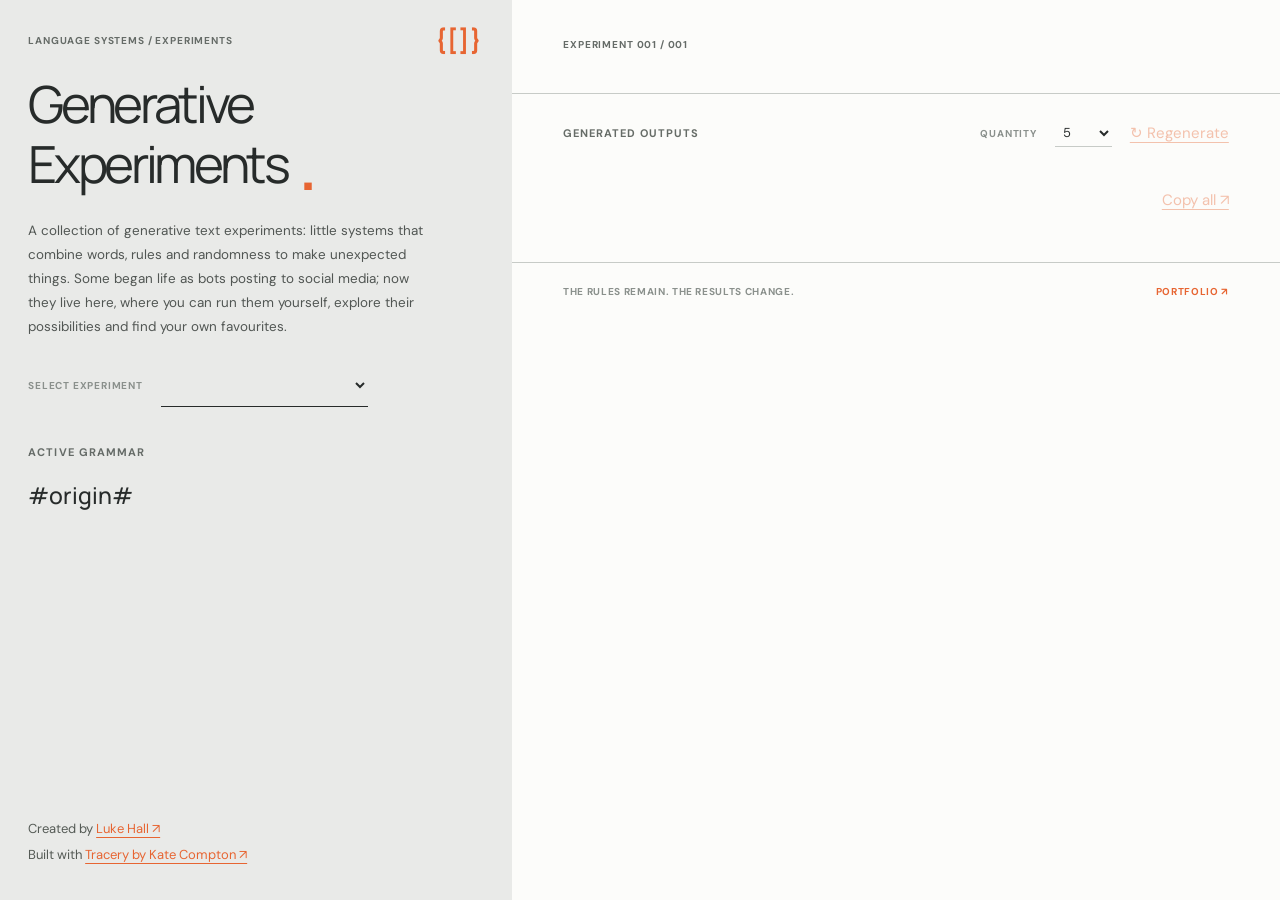
==== index.html @ d016eaab "Update index.html" ====
<!doctype html>
<html lang="en">
  <head>
    <meta charset="utf-8">
    <meta name="viewport" content="width=device-width, initial-scale=1">
    <meta name="theme-color" content="#e9eae8">
    <meta name="description" content="Generative Experiments: small language machines powered by Tracery.">
    <title>Generative Experiments — Luke Hall</title>
    <link rel="preconnect" href="https://fonts.googleapis.com">
    <link rel="preconnect" href="https://fonts.gstatic.com" crossorigin>
    <link href="https://fonts.googleapis.com/css2?family=DM+Sans:wght@400;500;600;700&family=Manrope:wght@400;500;600;700;800&display=swap" rel="stylesheet">
    <link rel="stylesheet" href="style.css">
    <!-- load interactivity -->
    <script defer src="core/utils.js"></script>
    <script defer src="experiments/cumberbot9000.js"></script>
    <script defer src="experiments/ghost-echoes.js"></script>
    <script defer src="experiments/good-design.js"></script>
    <script defer src="core/app.js"></script>
    <!-- load counter -->
    <script>
      window.goatcounter = {
        path: function () {
          const params = new URLSearchParams(window.location.search);
          const grammar = params.get('grammar');
          const base = '/repos/generative-experiments/';
          return grammar
            ? `${base}?grammar=${encodeURIComponent(grammar)}`
            : base;
        }
      };
    </script>
    <script>
      data-goatcounter="https://lukehall.goatcounter.com/count"
      async
      src="https://gc.zgo.at/count.js"
    </script>
  </head>
  <body>
    <main class="diptych">
      <aside class="context" aria-label="About Generative Experiments">
        <div class="context-top">
          <div class="microline">
            <span>LANGUAGE SYSTEMS / EXPERIMENTS</span>
            <span class="tracery-mark" id="tracery-mark" aria-hidden="true">{[]}</span>
          </div>
          <h1>Generative<br>Experiments
            <span class="orange title-dot">.</span>
          </h1>
          <p class="tagline">A collection of generative text experiments: little systems that combine words, rules and randomness to make unexpected things. Some began life as bots posting to social media; now they live here, where you can run them yourself, explore their possibilities and find your own favourites.</p>
          <div class="context-selector">
            <div class="selector-row">
              <label for="grammar-select">
                SELECT EXPERIMENT
              </label>
              <select id="grammar-select" aria-describedby="grammar-description">
              </select>
            </div>
          </div>
          <section class="grammar-system" aria-labelledby="system-title">
            <h2 id="system-title" class="micro">
              ACTIVE GRAMMAR
            </h2>
            <p id="system-origin" class="rule-name">
              #origin#
            </p>
            <p id="system-rule" class="rule-expansion"></p>
            <p class="system-note"></p>
          </section>
        </div>
        <div class="context-bottom">
          <p>Created by
            <a href="https://lukehall.co/" target="_blank" rel="noopener noreferrer">Luke Hall ↗</a>
          </p>
          <p>Built with
            <a href="https://github.com/galaxykate/tracery" target="_blank" rel="noopener noreferrer">Tracery by Kate Compton ↗</a>
          </p>
        </div>
      </aside>
      <div class="workspace">
        <div class="workspace-inner">
          <header class="experiment-head">
            <div class="section-content">
              <div class="microline">
                <span id="experiment-counter">
                  EXPERIMENT 001 / 001
                </span>
              </div>
              <h2 id="grammar-title"></h2>
              <p id="grammar-description" class="description"></p>
              <p id="experiment-method" class="method-description"></p>
              <p id="status" class="status" role="status" aria-live="polite"></p>
            </div>
          </header>
          <section class="output-section batch-section" aria-labelledby="collection-heading">
            <div class="section-content">
              <div class="section-head batch-head">
                <h3 id="collection-heading">
                  GENERATED OUTPUTS
                </h3>
                <div class="actions">
                  <label for="quantity">
                    QUANTITY
                  </label>
                  <select id="quantity">
                    <option selected>
                      5
                    </option>
                    <option>
                      10
                    </option>
                    <option>
                      20
                    </option>
                    <option>
                      50
                    </option>
                  </select>
                  <button id="generate-many" type="button" disabled>
                    ↻ Regenerate
                  </button>
                </div>
              </div>
              <div id="analysis-legend" class="analysis-legend" hidden>
              </div>
              <ol id="results-list" class="results-list">
              </ol>
              <div class="collection-footer">
                <button id="toggle-all" type="button" hidden aria-controls="results-list">
                  Expand all
                </button>
                <button id="copy-all" type="button" disabled>
                  Copy all ↗
                </button>
              </div>
            </div>
          </section>
          <footer class="workspace-footer section-content">
            <span>
              THE RULES REMAIN. THE RESULTS CHANGE.
            </span>
            <a href="https://lukehall.co/" target="_blank" rel="noopener noreferrer">
              PORTFOLIO ↗
            </a>
          </footer>
        </div>
      </div>
    </main>
  </body>
</html>
---- style.css ----
/* Generative Experiments — shared interface styles */

/* 1. Design tokens and base elements */
:root {
  color-scheme: light;
  --left: #e9eae8;
  --right: #fcfcfa;
  --ink: #272b2a;
  --muted: #656b67;
  --faint: #8a908c;
  --rule: #c7cbc7;
  --orange: #e76532;
  --green: #508d62;
  --grey: #898d89;
  --red: #c85c52;
  --bar-track: #e1e3df;
  --bar-fill: #9ca39d;
  font-family: 'DM Sans', Arial, sans-serif;
  font-synthesis: none;
}

* { box-sizing: border-box; }
html, body { margin: 0; min-height: 100%; background: var(--right); color: var(--ink); }
h1, h2, h3, p { margin-top: 0; }
button, select { font: inherit; }
button { cursor: pointer; }
button:disabled { opacity: .38; cursor: not-allowed; }
a { color: var(--orange); text-underline-offset: 4px; }
a:hover, button:hover:not(:disabled) { color: #b9471c; }
:focus-visible { outline: 3px solid var(--orange); outline-offset: 3px; }
[hidden] { display: none !important; }
.orange, .head-accent { color: var(--orange); }

/* 2. Two-panel page layout */
.diptych {
  display: grid;
  grid-template-columns: 40% minmax(0, 60%);
  height: 100dvh;
  min-height: 500px;
  overflow: hidden;
}
.context {
  display: flex;
  flex-direction: column;
  justify-content: flex-start;
  gap: clamp(30px, 6vh, 66px);
  min-width: 0;
  padding: clamp(18px, 2.2vw, 34px);
  overflow-y: auto;
  background: var(--left);
}
.workspace { min-width: 0; overflow-y: auto; background: var(--right); }
.workspace-inner { width: 100%; max-width: none; margin: 0 auto; padding: 0; }
.section-content {
  padding-right: clamp(22px, 4vw, 64px);
  padding-left: clamp(22px, 4vw, 64px);
}

/* 3. Left panel: branding, selector, grammar and footer */
.microline {
  display: flex;
  justify-content: space-between;
  align-items: center;
  gap: 15px;
  color: var(--muted);
  font-size: 10px;
  font-weight: 700;
  letter-spacing: .085em;
}
.orange-square { display: block; flex: none; width: 12px; height: 12px; background: var(--orange); }
.context h1 {
  margin: 22px 0 18px;
  padding-bottom: .13em;
  font: 400 clamp(36px, 4vw, 68px)/1.17 'Manrope', Arial, sans-serif;
  letter-spacing: -.065em;
  overflow-wrap: anywhere;
}
.tracery-mark {
  color: var(--orange);
  font: 800 24px/1 'Manrope', Arial, sans-serif;
  letter-spacing: .075em;
  white-space: nowrap;
}
.title-dot { display: inline-block; margin-left: .035em; font-size: 1.7em; line-height: 0; vertical-align: -.085em; }
.tagline {
  max-width: 410px;
  color: #515653;
  font: 400 clamp(13px, 1.05vw, 15px)/1.8 'DM Sans', sans-serif;
}
.aside-rule { height: 1px; margin: 34px 0; background: #b7bbb7; }
.micro { color: var(--muted); font-size: 11px; font-weight: 700; letter-spacing: .1em; }
.grammar-system { margin-top: 38px; }
.rule-name { margin: 20px 0 4px; font: 500 23px/1.4 'Manrope', sans-serif; }
.rule-expansion {
  color: #505752;
  font: 500 17px/1.55 'DM Sans', sans-serif;
  overflow-wrap: anywhere;
}
.system-note { max-width: 340px; color: var(--muted); font-size: 13px; line-height: 1.6; }
.context-bottom { margin-top: auto; padding-top: 32px; color: #555b56; font-size: 13px; }
.context-bottom .aside-rule { margin-bottom: 20px; }
.context-bottom p { margin: 0 0 9px; }

/* Experiment selector (in the left panel) */
.context-selector { margin: 24px 0 20px; }
.selector-row { display: flex; align-items: center; gap: 18px; margin: 0 0 29px; }
.context-selector .selector-row { max-width: 340px; margin: 0; }
.selector-row label, .actions label {
  color: var(--faint);
  font-size: 10px;
  font-weight: 700;
  letter-spacing: .08em;
  white-space: nowrap;
}
.selector-row select {
  flex: 1;
  min-width: 0;
  max-width: 460px;
  padding: 11px 27px 11px 2px;
  border: 0;
  border-bottom: 1px solid var(--ink);
  border-radius: 0;
  background: transparent;
  color: var(--ink);
  font-size: 14px;
  font-weight: 700;
}

/* 4. Right panel: experiment introduction */
.experiment-head { padding: 0; border-bottom: 1px solid var(--rule); }
.experiment-head > .section-content {
  padding-top: clamp(22px, 3vw, 48px);
  padding-bottom: 28px;
}
.experiment-head .microline { margin-bottom: 14px; }
.experiment-head h2 {
  margin: 0 0 14px;
  font: 600 clamp(20px, 2vw, 28px)/1.14 'Manrope', sans-serif;
  letter-spacing: -.04em;
}
.description, .method-description {
  width: 100%;
  max-width: none;
  color: var(--muted);
  font-size: 15px;
  font-weight: 400;
  line-height: 1.7;
}
.experiment-head .description { margin-bottom: 12px; }
.method-description { margin-bottom: 0; }
.status { color: #9b4025; font-size: 13px; line-height: 1.5; }
.status:empty { display: none; }

/* 5. Output controls, score chips and legend */
.output-section { padding: 19px 0 36px; border-top: 1px solid var(--rule); }
.batch-section { padding: 0; border: 0; }
.batch-section > .section-content { padding-top: 24px; padding-bottom: 30px; }
.section-head { display: flex; justify-content: space-between; align-items: center; gap: 16px; }
.section-head h3 { margin: 0; color: #666c67; font-size: 11px; font-weight: 700; letter-spacing: .09em; }
.actions { display: flex; align-items: center; flex-wrap: wrap; gap: 18px; }
.actions button, .collection-footer button {
  padding: 5px 0;
  border: 0;
  background: transparent;
  color: var(--orange);
  font-size: 15px;
  font-weight: 400;
  text-decoration: underline;
  text-underline-offset: 4px;
  white-space: nowrap;
}
.actions select {
  padding: 4px 16px 4px 4px;
  border: 0;
  border-bottom: 1px solid var(--rule);
  background: transparent;
  color: var(--ink);
  font-size: 13px;
}
.single-result {
  margin: 52px 0 25px;
  font: 700 clamp(27px, 3.1vw, 47px)/1.4 'Manrope', sans-serif;
  letter-spacing: -.055em;
  white-space: pre-wrap;
  overflow-wrap: anywhere;
}
.single-analysis { display: flex; align-items: center; gap: 14px; margin: 0 0 5px; }
.score-description { color: var(--muted); font-size: 12px; }
.score-chip {
  display: grid;
  flex: none;
  place-items: center;
  width: 66px;
  height: 38px;
  border: 1px solid var(--score);
  background: repeating-linear-gradient(45deg, transparent 0 4px,
    color-mix(in srgb, var(--score) 28%, transparent) 4px 6px), var(--chip-bg);
}
.score-chip span {
  display: block;
  padding: 2px 5px;
  background: var(--chip-bg);
  color: var(--score);
  font: 800 13px/1.3 'Manrope', sans-serif;
}
.score-chip.small { width: 54px; height: 31px; }
.score-chip.small span { font-size: 11px; }
.score-close { --score: var(--green); --chip-bg: #e5eee7; }
.score-mid { --score: var(--grey); --chip-bg: #ebedeb; }
.score-far { --score: var(--red); --chip-bg: #f5e7e5; }
.analysis-legend {
  display: flex;
  flex-wrap: wrap;
  gap: 9px 18px;
  margin: 27px 0 8px;
  color: var(--muted);
  font-size: 11px;
}
.legend-item { display: inline-flex; align-items: center; gap: 7px; }
.legend-swatch {
  width: 15px;
  height: 12px;
  border: 1px solid var(--score);
  background: repeating-linear-gradient(45deg, var(--chip-bg) 0 4px, var(--score) 4px 5px);
}

/* 6. Generated result rows and shared disclosures */
.results-list { margin: 20px 0 0; padding: 0; list-style: none; counter-reset: item; }
.results-list > li {
  position: relative;
  display: grid;
  grid-template-columns: 28px minmax(0, 1fr) auto;
  align-items: center;
  gap: 0 12px;
  padding: 15px 0;
  border-bottom: 1px solid var(--bar-track);
  counter-increment: item;
}
.results-list > li::before {
  content: counter(item, decimal-leading-zero);
  font-size: 11px;
  color: #929993;
}
.results-list > li > .result-name-wrap {
  grid-column: 2;
  grid-row: 1;
  min-width: 0;
}
.result-text {
  font: 600 clamp(15px, 1.3vw, 19px)/1.6 'Manrope', sans-serif;
  letter-spacing: -.02em;
  white-space: pre-wrap;
  overflow-wrap: anywhere;
}
.result-name-wrap .result-text {
  display: block;
  width: 100%;
  margin: 0;
  padding: 0;
  border: 0;
  background: transparent;
  color: var(--ink);
  text-align: left;
  cursor: pointer;
}
.result-name-wrap .result-text:hover,
.result-name-wrap .result-text:focus-visible { color: var(--ink); }
.result-name-wrap .result-text.plain-output { color: var(--ink); opacity: 1; cursor: pointer; }
.results-list > li > .score-group { grid-column: 3; grid-row: 1; align-self: center; }
.score-group { display: flex; justify-content: flex-end; align-items: center; gap: 7px; min-width: 0; }
.percentile-flag {
  display: inline-flex;
  justify-content: center;
  align-items: center;
  height: 31px;
  padding: 0 8px;
  border: 1px solid var(--rule);
  background: transparent;
  color: var(--ink);
  font: 600 10px/1.2 'DM Sans', sans-serif;
  letter-spacing: .025em;
  white-space: nowrap;
}
.exact-match-flag {
  display: inline-flex;
  justify-content: center;
  align-items: center;
  min-height: 31px;
  padding: 6px 10px;
  border: 1px dashed var(--orange);
  border-radius: 0;
  background: #fff1e8;
  color: #a9471c;
  font: 700 11px/1.2 'DM Sans', sans-serif;
  white-space: nowrap;
}
.result-ending {
  white-space: nowrap;
}
.result-text .score-expand {
  display: inline-block;
  margin-left: 7px;
  color: var(--orange);
  font: 400 17px/1 'Manrope', sans-serif;
  vertical-align: baseline;
}
.results-list > li > .score-breakdown {
  grid-column: 2 / -1;
  grid-row: 2;
  min-width: 0;
  margin: 0;
  padding: 15px 0 4px;
  border: 0;
  background: transparent;
  color: var(--muted);
  font-size: 11px;
  line-height: 1.5;
}
.score-breakdown p { margin: 0 0 7px; }
.collection-footer { display: flex; justify-content: flex-end; align-items: center; gap: 22px; padding: 17px 0; }
.workspace-footer {
  display: flex;
  justify-content: space-between;
  gap: 15px;
  margin-top: 0;
  padding-top: 22px;
  padding-bottom: 32px;
  border-top: 1px solid var(--rule);
  color: var(--faint);
  font-size: 10px;
  font-weight: 700;
  letter-spacing: .065em;
}
.workspace-footer a { text-decoration: none; }

/* 404 page */
.error-content {
  display: flex;
  min-height: 100dvh;
  flex-direction: column;
  justify-content: center;
  align-items: flex-start;
  padding-top: 48px;
  padding-bottom: 48px;
}

.error-content h2 {
  margin: 12px 0 22px;
  font: 600 clamp(80px, 12vw, 160px)/1 'Manrope', sans-serif;
  letter-spacing: -.08em;
}

#error-title .orange {
  display: inline-block;
  margin-left: 0.18em;
  font-size: 0.8em;
  line-height: 0;
  vertical-align: -0.115em;
}

.error-description {
  max-width: 400px;
  color: var(--muted);
  font-size: 15px;
  line-height: 1.7;
}

.error-content a {
  display: inline-block;
  margin-top: 16px;
}

@media (max-width: 800px) {
  .error-content {
    min-height: 45vh;
  }
}

/* 7. Cumberbot9000 — Jaro–Winkler calculation disclosure */
.breakdown-grid {
  display: grid;
  grid-template-columns: repeat(2, minmax(0, 1fr));
  gap: 22px;
  margin: 0 0 12px;
}
.breakdown-word { min-width: 0; }
.breakdown-word h4 {
  margin: 0 0 9px;
  color: var(--ink);
  font: 600 12px/1.4 'Manrope', sans-serif;
  letter-spacing: 0;
  overflow-wrap: anywhere;
}
.breakdown-word strong { color: var(--ink); }
.breakdown-comparison {
  margin-bottom: 4px;
  color: var(--ink);
  font: 600 13px/1.5 'Manrope', sans-serif;
  overflow-wrap: anywhere;
}
.breakdown-word-score { color: var(--ink); font: 600 15px/1.4 'Manrope', sans-serif; }
.breakdown-formula { min-width: 0; overflow-wrap: anywhere; font-weight: 400; }
.breakdown-number { color: var(--muted); font-variant-numeric: tabular-nums; }
.breakdown-steps { display: flex; flex-direction: column; gap: 6px; margin: 0; padding: 0; list-style: none; counter-reset: none; }
.breakdown-steps .breakdown-step {
  display: grid;
  grid-template-columns: minmax(30px, 22%) minmax(0, 1fr);
  align-items: center;
  gap: 9px;
  min-width: 0;
  margin: 0;
  padding: 0;
  border: 0;
  font-size: 11px;
  line-height: 1.5;
  counter-increment: none;
}
.breakdown-step::before { content: none !important; display: none !important; }
.breakdown-step .mini-track {
  display: block;
  width: 100%;
  height: 5px;
  background: var(--bar-track);
}
.breakdown-step .mini-fill { display: block; height: 100%; background: var(--bar-fill); }
.breakdown-step .breakdown-formula {
  min-width: 0;
  color: var(--muted);
  font-weight: 400;
  overflow-wrap: normal;
  word-break: normal;
}
.breakdown-column-result { display: block; margin: 10px 0 0; padding: 0; color: var(--ink); font-size: 11px; }
.breakdown-column-result .comparison-track { display: block; width: 100%; height: 6px; background: var(--bar-track); }
.breakdown-column-result .comparison-fill { display: block; height: 100%; background: var(--bar-fill); }
.breakdown-column-result strong { font-variant-numeric: tabular-nums; }
.breakdown-total { margin: 0 0 8px; padding: 9px 0 0; border: 0; color: var(--ink); font-weight: 700; }
.breakdown-score-bars { display: grid; gap: 5px; max-width: 260px; margin: 0 0 9px; }
.comparison-bar { display: grid; grid-template-columns: 31px 1fr 43px; align-items: center; gap: 7px; font-size: 10px; }
.comparison-track { display: block; height: 5px; background: var(--bar-track); }
.comparison-fill { display: block; height: 100%; background: var(--orange); }
.breakdown-mini { display: flex; gap: 5px; max-width: 140px; margin: 10px 0 0; }
.mini-track { display: block; flex: 1; height: 5px; background: var(--bar-track); }
.mini-fill { display: block; height: 100%; background: var(--orange); }
.breakdown-note { margin: 0 !important; color: var(--muted); font-size: 10px; }

/* 8. Ghost Echoes — edition provenance and word-rarity disclosure */
.ghost-breakdown p { margin: 0 0 5px; font-size: 12px; line-height: 1.5; }
.ghost-breakdown .ghost-heading {
  margin: 0 0 8px;
  color: var(--ink);
  font: 700 12px/1.5 'DM Sans', sans-serif;
}
.ghost-breakdown .ghost-stat-row {
  display: grid;
  grid-template-columns: minmax(28px, 11%) minmax(0, 1fr);
  align-items: center;
  gap: 9px;
  min-width: 0;
  margin: 0 0 6px;
}
.ghost-breakdown .ghost-mini-track { display: block; width: 100%; height: 5px; background: var(--bar-track); }
.ghost-breakdown .ghost-mini-fill { display: block; height: 100%; background: var(--bar-fill); }
.ghost-breakdown .ghost-edition-blocks {
  display: grid;
  grid-template-columns: repeat(4, minmax(0, 1fr));
  gap: 5px;
  width: 100%;
  height: 5px;
}
.ghost-breakdown .ghost-edition-block { min-width: 0; height: 5px; background: var(--bar-track); }
.ghost-breakdown .ghost-edition-block.is-present { background: var(--bar-fill); }
.ghost-breakdown .ghost-stat-label { color: var(--muted); font-size: 11px; line-height: 1.5; overflow-wrap: anywhere; }
.ghost-breakdown .ghost-subhead { margin: 10px 0 5px; color: var(--muted); font-size: 11px; line-height: 1.5; }
.ghost-breakdown .ghost-mean { margin: 5px 0 0; color: var(--muted); font-size: 11px; line-height: 1.5; }

/* 9. Responsive adjustments */
@media (max-width: 800px) {
  .diptych { display: block; height: auto; min-height: 100vh; overflow: visible; }
  .context { min-height: 0; padding: 24px; gap: 24px; overflow: visible; }
  .context h1 { margin: 20px 0 14px; font-size: clamp(36px, 7vw, 58px); }
  .tagline { font-size: 14px; }
  .aside-rule { margin: 20px 0; }
  .grammar-system { margin-top: 25px; }
  .context-bottom { padding-top: 12px; }
  .context-bottom .aside-rule { margin: 0 0 14px; }
  .workspace { overflow: visible; }
  .experiment-head > .section-content { padding-top: 30px; padding-bottom: 26px; }
  .section-content { padding-right: 24px; padding-left: 24px; }
  .selector-row { margin: 0 0 25px; }
  .single-result { margin: 32px 0 22px; }
}

@media (max-width: 650px) {
  .breakdown-grid { grid-template-columns: 1fr; gap: 17px; }
  .breakdown-steps .breakdown-step { grid-template-columns: minmax(28px, 20%) minmax(0, 1fr); }
}

@media (max-width: 480px) {
  .section-head { flex-direction: column; align-items: flex-start; gap: 10px; }
  .selector-row { flex-direction: column; align-items: flex-start; gap: 8px; }
  .selector-row select { width: 100%; max-width: none; }
  .results-list > li { grid-template-columns: 22px minmax(0, 1fr) auto; column-gap: 8px; }
  .score-chip.small { width: 47px; }
  .score-group { flex-wrap: wrap; justify-content: flex-end; gap: 4px; }
  .percentile-flag { padding: 0 5px; font-size: 9px; }
  .exact-match-flag { padding: 5px 7px; font-size: 9px; }
  .workspace-footer { flex-direction: column; }
  .head-accent { display: none; }
}

@media (prefers-reduced-motion: no-preference) {
  button, a { transition: color .15s ease; }
}
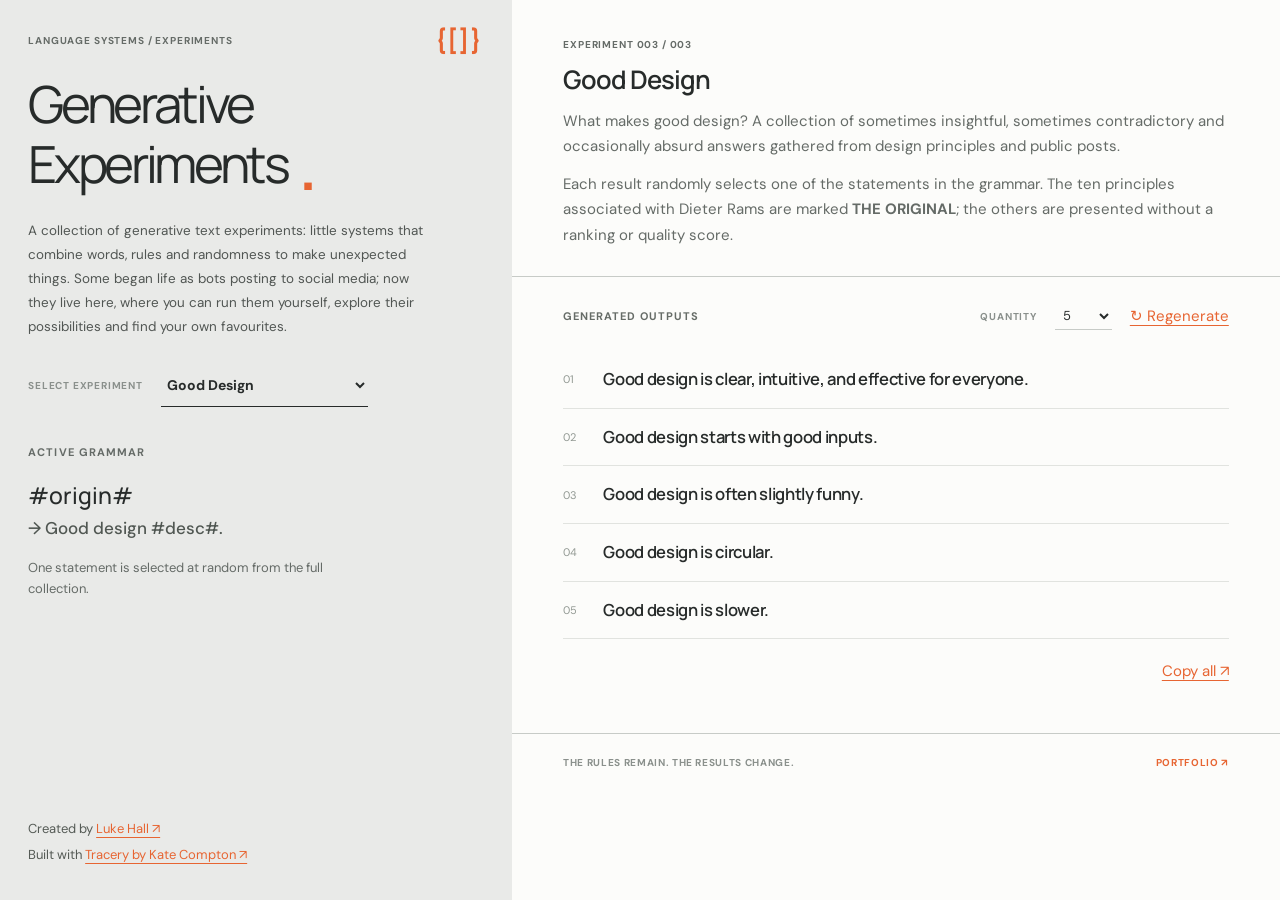
==== commit c58e6c04: "counter edits" ====
--- a/index.html
+++ b/index.html
@@ -29,10 +29,10 @@
         }
       };
     </script>
-    <script>
+    <script
       data-goatcounter="https://lukehall.goatcounter.com/count"
       async
-      src="https://gc.zgo.at/count.js"
+      src="https://gc.zgo.at/count.js">
     </script>
   </head>
   <body>
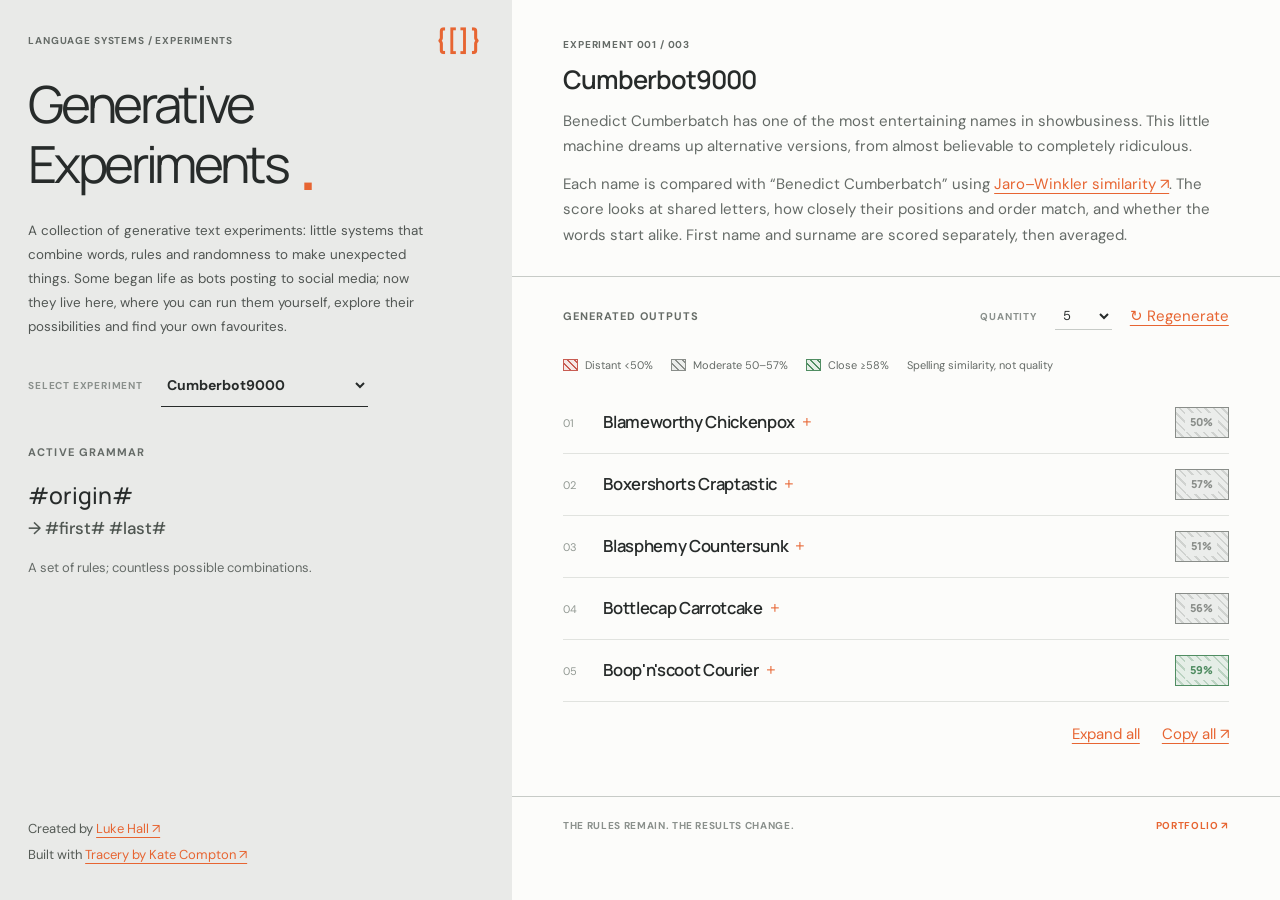
==== commit 9ab08c66: "Prettifying and counter parameter updates" ====
--- a/index.html
+++ b/index.html
@@ -1,15 +1,21 @@
 <!doctype html>
 <html lang="en">
   <head>
-    <meta charset="utf-8">
-    <meta name="viewport" content="width=device-width, initial-scale=1">
-    <meta name="theme-color" content="#e9eae8">
-    <meta name="description" content="Generative Experiments: small language machines powered by Tracery.">
+    <meta charset="utf-8" />
+    <meta name="viewport" content="width=device-width, initial-scale=1" />
+    <meta name="theme-color" content="#e9eae8" />
+    <meta
+      name="description"
+      content="Generative Experiments: small language machines powered by Tracery."
+    />
     <title>Generative Experiments — Luke Hall</title>
-    <link rel="preconnect" href="https://fonts.googleapis.com">
-    <link rel="preconnect" href="https://fonts.gstatic.com" crossorigin>
-    <link href="https://fonts.googleapis.com/css2?family=DM+Sans:wght@400;500;600;700&family=Manrope:wght@400;500;600;700;800&display=swap" rel="stylesheet">
-    <link rel="stylesheet" href="style.css">
+    <link rel="preconnect" href="https://fonts.googleapis.com" />
+    <link rel="preconnect" href="https://fonts.gstatic.com" crossorigin />
+    <link
+      href="https://fonts.googleapis.com/css2?family=DM+Sans:wght@400;500;600;700&family=Manrope:wght@400;500;600;700;800&display=swap"
+      rel="stylesheet"
+    />
+    <link rel="stylesheet" href="style.css" />
     <!-- load interactivity -->
     <script defer src="core/utils.js"></script>
     <script defer src="experiments/cumberbot9000.js"></script>
@@ -21,19 +27,17 @@
       window.goatcounter = {
         path: function () {
           const params = new URLSearchParams(window.location.search);
-          const grammar = params.get('grammar');
-          const base = '/repos/generative-experiments/';
-          return grammar
-            ? `${base}?grammar=${encodeURIComponent(grammar)}`
-            : base;
-        }
+          const grammar = params.get("grammar");
+          const base = "/repos/generative-experiments/";
+          return grammar ? `${base}?grammar=${encodeURIComponent(grammar)}` : base;
+        },
       };
     </script>
     <script
       data-goatcounter="https://lukehall.goatcounter.com/count"
       async
-      src="https://gc.zgo.at/count.js">
-    </script>
+      src="https://gc.zgo.at/count.js"
+    ></script>
   </head>
   <body>
     <main class="diptych">
@@ -43,36 +47,42 @@
             <span>LANGUAGE SYSTEMS / EXPERIMENTS</span>
             <span class="tracery-mark" id="tracery-mark" aria-hidden="true">{[]}</span>
           </div>
-          <h1>Generative<br>Experiments
+          <h1>
+            Generative<br />Experiments
             <span class="orange title-dot">.</span>
           </h1>
-          <p class="tagline">A collection of generative text experiments: little systems that combine words, rules and randomness to make unexpected things. Some began life as bots posting to social media; now they live here, where you can run them yourself, explore their possibilities and find your own favourites.</p>
+          <p class="tagline">
+            A collection of generative text experiments: little systems that combine words, rules
+            and randomness to make unexpected things. Some began life as bots posting to social
+            media; now they live here, where you can run them yourself, explore their possibilities
+            and find your own favourites.
+          </p>
           <div class="context-selector">
             <div class="selector-row">
-              <label for="grammar-select">
-                SELECT EXPERIMENT
-              </label>
-              <select id="grammar-select" aria-describedby="grammar-description">
-              </select>
+              <label for="grammar-select"> SELECT EXPERIMENT </label>
+              <select id="grammar-select" aria-describedby="grammar-description"></select>
             </div>
           </div>
           <section class="grammar-system" aria-labelledby="system-title">
-            <h2 id="system-title" class="micro">
-              ACTIVE GRAMMAR
-            </h2>
-            <p id="system-origin" class="rule-name">
-              #origin#
-            </p>
+            <h2 id="system-title" class="micro">ACTIVE GRAMMAR</h2>
+            <p id="system-origin" class="rule-name">#origin#</p>
             <p id="system-rule" class="rule-expansion"></p>
             <p class="system-note"></p>
           </section>
         </div>
         <div class="context-bottom">
-          <p>Created by
+          <p>
+            Created by
             <a href="https://lukehall.co/" target="_blank" rel="noopener noreferrer">Luke Hall ↗</a>
           </p>
-          <p>Built with
-            <a href="https://github.com/galaxykate/tracery" target="_blank" rel="noopener noreferrer">Tracery by Kate Compton ↗</a>
+          <p>
+            Built with
+            <a
+              href="https://github.com/galaxykate/tracery"
+              target="_blank"
+              rel="noopener noreferrer"
+              >Tracery by Kate Compton ↗</a
+            >
           </p>
         </div>
       </aside>
@@ -81,9 +91,7 @@
           <header class="experiment-head">
             <div class="section-content">
               <div class="microline">
-                <span id="experiment-counter">
-                  EXPERIMENT 001 / 001
-                </span>
+                <span id="experiment-counter"> EXPERIMENT 001 / 001 </span>
               </div>
               <h2 id="grammar-title"></h2>
               <p id="grammar-description" class="description"></p>
@@ -94,50 +102,30 @@
           <section class="output-section batch-section" aria-labelledby="collection-heading">
             <div class="section-content">
               <div class="section-head batch-head">
-                <h3 id="collection-heading">
-                  GENERATED OUTPUTS
-                </h3>
+                <h3 id="collection-heading">GENERATED OUTPUTS</h3>
                 <div class="actions">
-                  <label for="quantity">
-                    QUANTITY
-                  </label>
+                  <label for="quantity"> QUANTITY </label>
                   <select id="quantity">
-                    <option selected>
-                      5
-                    </option>
-                    <option>
-                      10
-                    </option>
-                    <option>
-                      20
-                    </option>
-                    <option>
-                      50
-                    </option>
+                    <option selected>5</option>
+                    <option>10</option>
+                    <option>20</option>
+                    <option>50</option>
                   </select>
-                  <button id="generate-many" type="button" disabled>
-                    ↻ Regenerate
-                  </button>
+                  <button id="generate-many" type="button" disabled>↻ Regenerate</button>
                 </div>
               </div>
-              <div id="analysis-legend" class="analysis-legend" hidden>
-              </div>
-              <ol id="results-list" class="results-list">
-              </ol>
+              <div id="analysis-legend" class="analysis-legend" hidden></div>
+              <ol id="results-list" class="results-list"></ol>
               <div class="collection-footer">
                 <button id="toggle-all" type="button" hidden aria-controls="results-list">
                   Expand all
                 </button>
-                <button id="copy-all" type="button" disabled>
-                  Copy all ↗
-                </button>
+                <button id="copy-all" type="button" disabled>Copy all ↗</button>
               </div>
             </div>
           </section>
           <footer class="workspace-footer section-content">
-            <span>
-              THE RULES REMAIN. THE RESULTS CHANGE.
-            </span>
+            <span> THE RULES REMAIN. THE RESULTS CHANGE. </span>
             <a href="https://lukehall.co/" target="_blank" rel="noopener noreferrer">
               PORTFOLIO ↗
             </a>
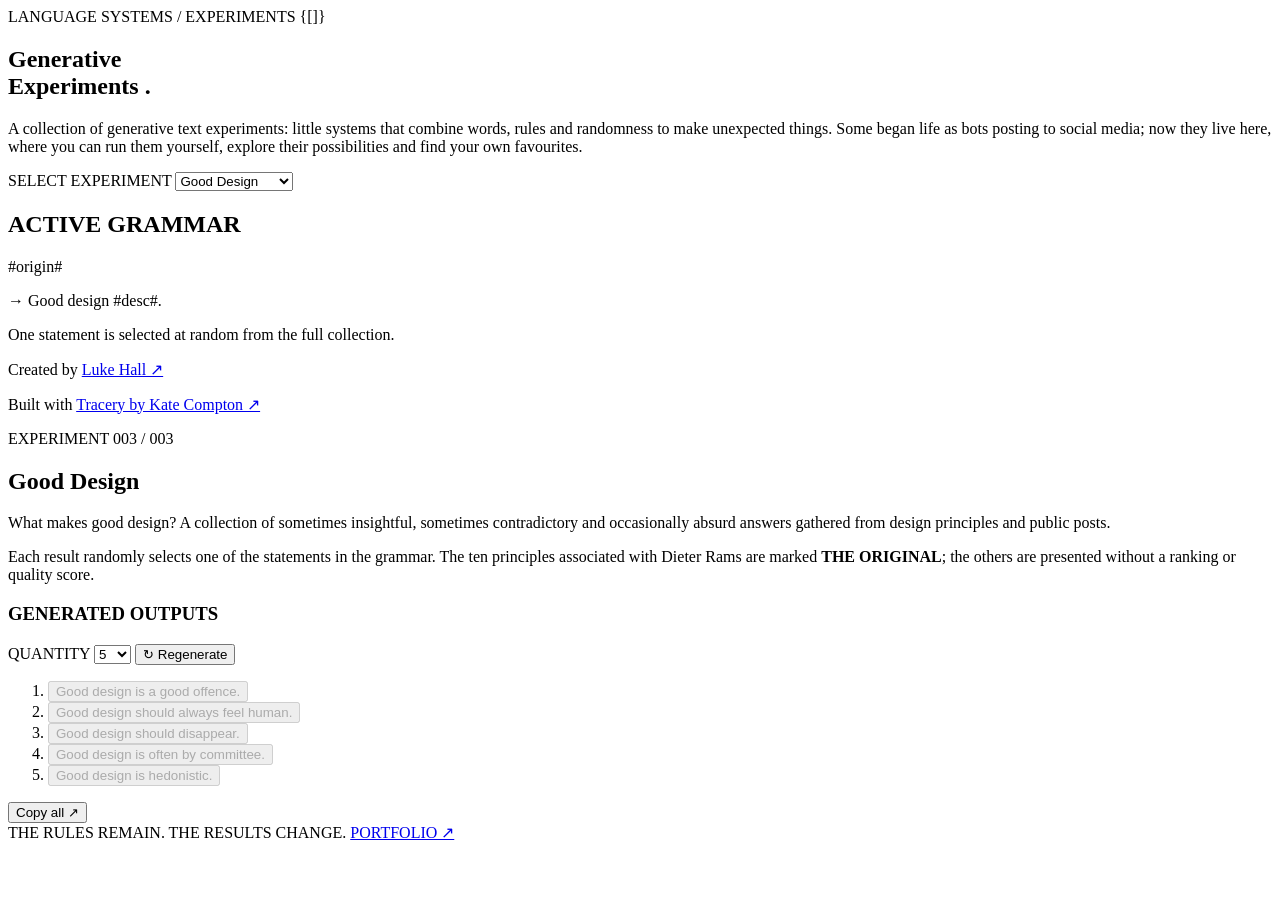
==== commit 628aad73: "Upload favicon" ====
--- a/index.html
+++ b/index.html
@@ -15,7 +15,8 @@
       href="https://fonts.googleapis.com/css2?family=DM+Sans:wght@400;500;600;700&family=Manrope:wght@400;500;600;700;800&display=swap"
       rel="stylesheet"
     />
-    <link rel="stylesheet" href="style.css" />
+    <link rel="stylesheet" href="/tracery-experiments/style.css" />
+    <link rel="icon" type="image/png" href="/tracery-experiments/favicon.png" />
     <!-- load interactivity -->
     <script defer src="core/utils.js"></script>
     <script defer src="experiments/cumberbot9000.js"></script>
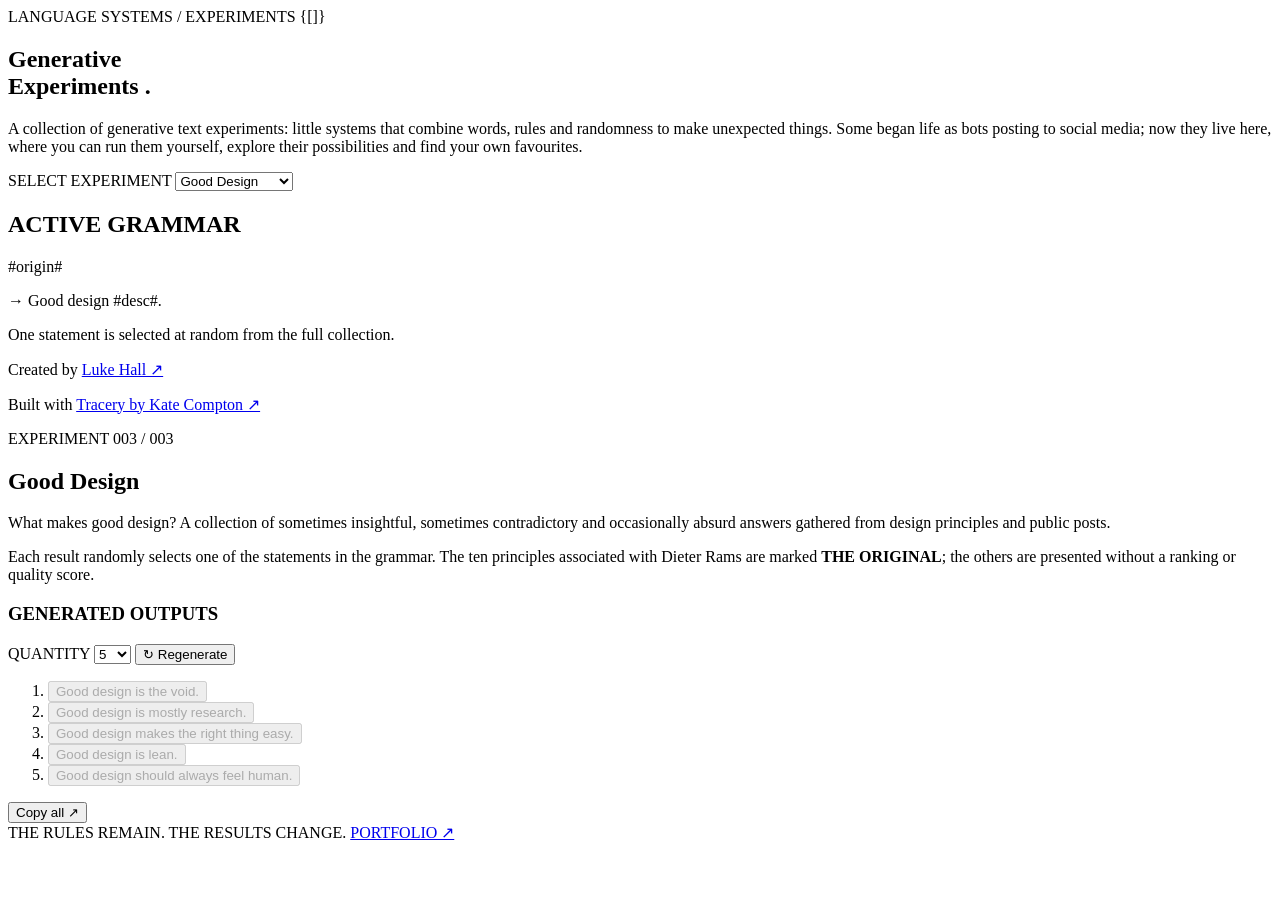
==== commit 5e4241b1: "SVG favicon" ====
--- a/index.html
+++ b/index.html
@@ -16,7 +16,7 @@
       rel="stylesheet"
     />
     <link rel="stylesheet" href="/tracery-experiments/style.css" />
-    <link rel="icon" type="image/png" href="/tracery-experiments/favicon.png" />
+    <link rel="icon" type="image/png" href="/tracery-experiments/favicon.svg" />
     <!-- load interactivity -->
     <script defer src="core/utils.js"></script>
     <script defer src="experiments/cumberbot9000.js"></script>
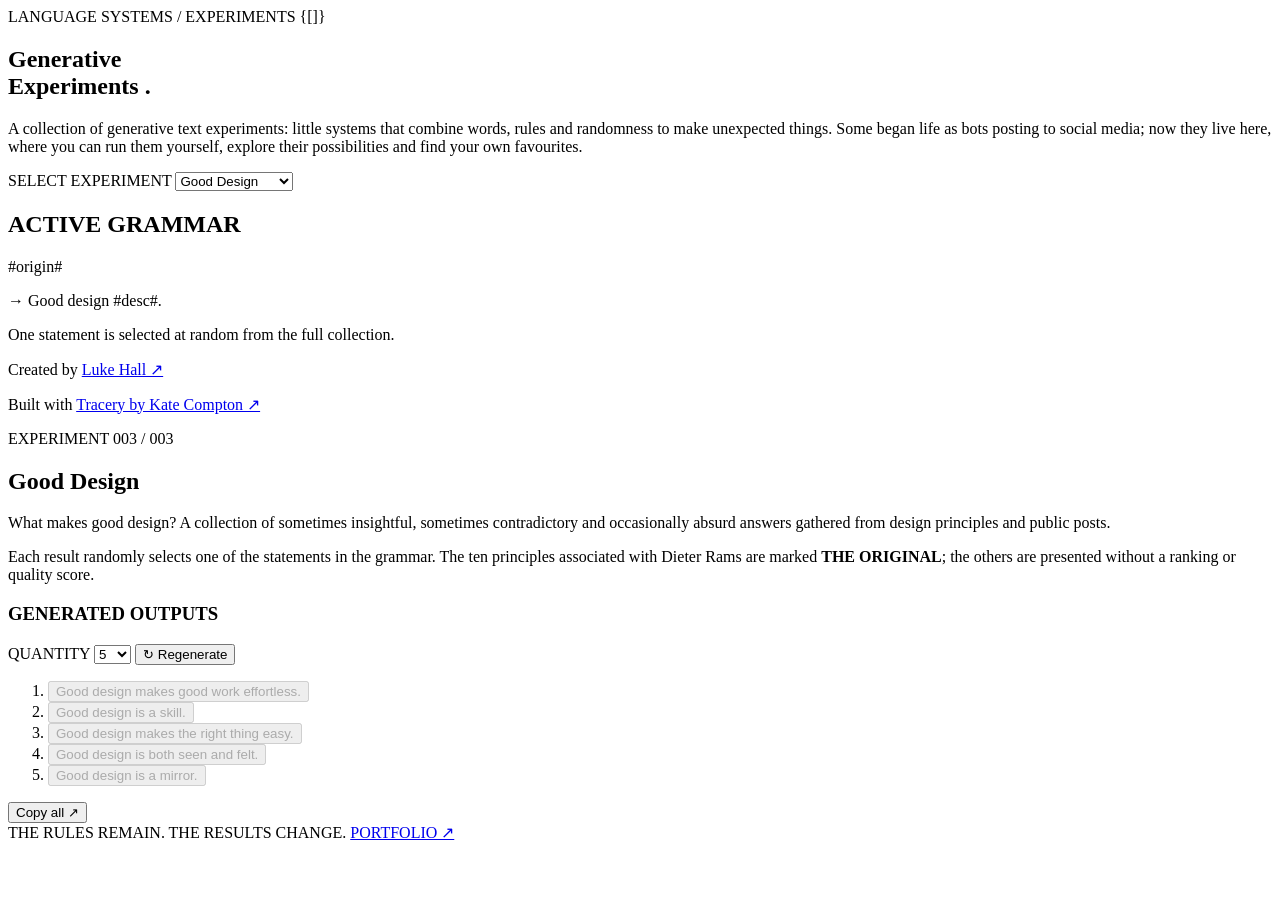
==== commit 885a7d36: "Update favicon" ====
--- a/index.html
+++ b/index.html
@@ -16,7 +16,7 @@
       rel="stylesheet"
     />
     <link rel="stylesheet" href="/tracery-experiments/style.css" />
-    <link rel="icon" type="image/png" href="/tracery-experiments/favicon.svg" />
+    <link rel="icon" type="image/png" sizes="512x512" href="/tracery-experiments/favicon.png" />
     <!-- load interactivity -->
     <script defer src="core/utils.js"></script>
     <script defer src="experiments/cumberbot9000.js"></script>
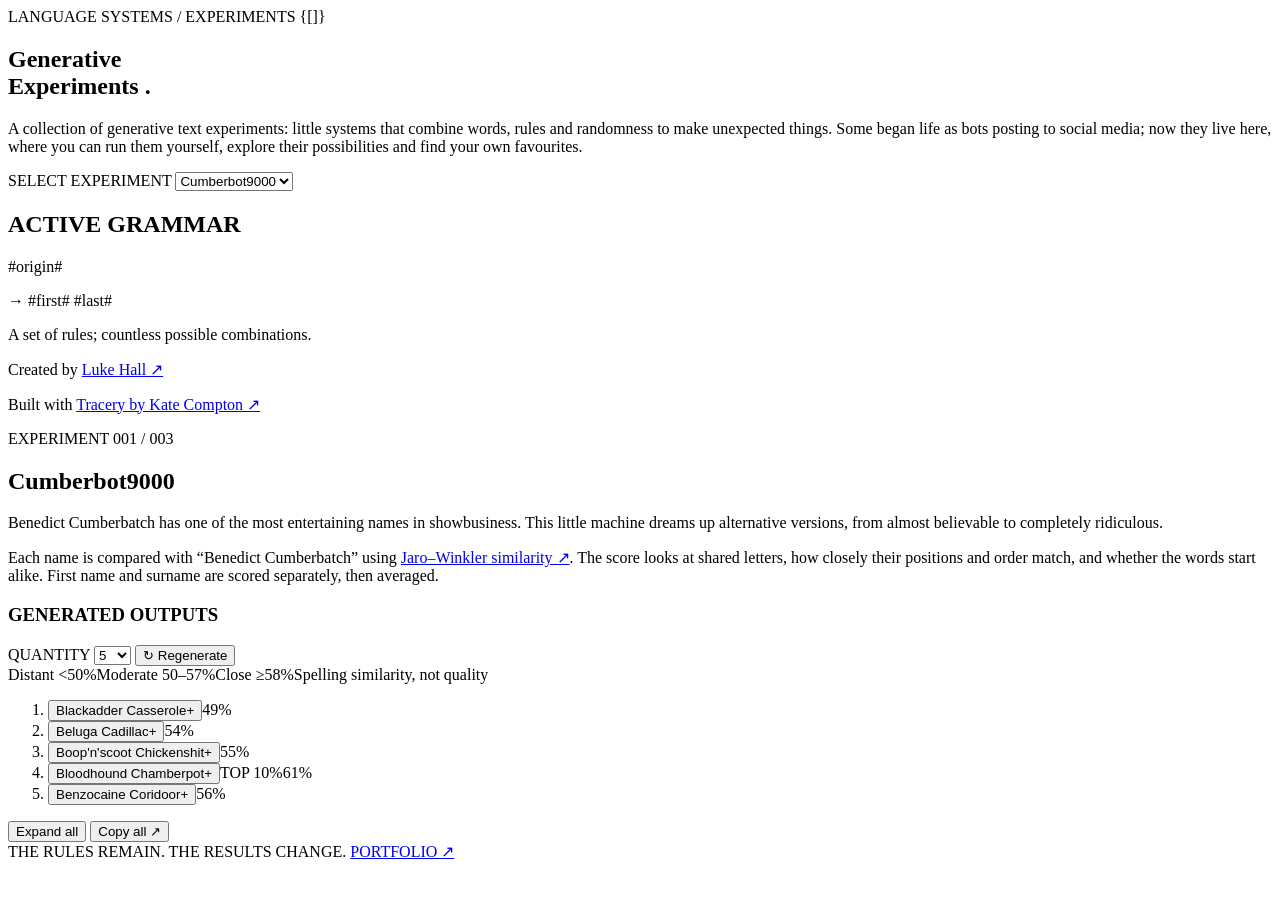
==== commit c3168519: "Update favicons" ====
--- a/index.html
+++ b/index.html
@@ -16,7 +16,9 @@
       rel="stylesheet"
     />
     <link rel="stylesheet" href="/tracery-experiments/style.css" />
-    <link rel="icon" type="image/png" sizes="512x512" href="/tracery-experiments/favicon.png" />
+    <link rel="icon" href="/tracery-experiment/favicon.ico" sizes="16x16 32x32 48x48" />
+    <link rel="icon" href="/tracery-experiment/favicon.svg" type="image/svg+xml" />
+    <link rel="apple-touch-icon" href="/tracery-experiment/apple-touch-icon.png" sizes="180x180" />
     <!-- load interactivity -->
     <script defer src="core/utils.js"></script>
     <script defer src="experiments/cumberbot9000.js"></script>
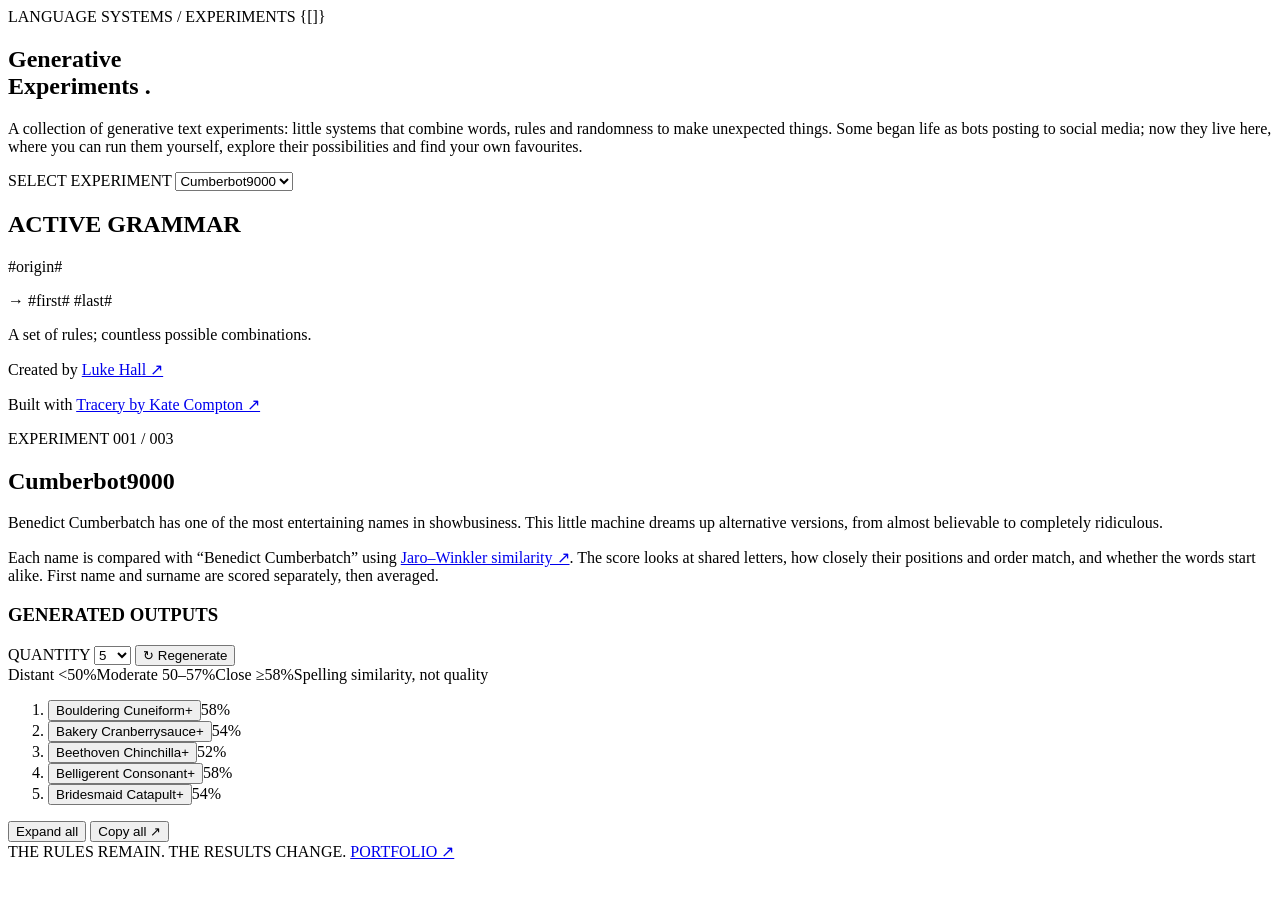
==== commit db81c9cc: "Update favicons" ====
--- a/index.html
+++ b/index.html
@@ -16,9 +16,9 @@
       rel="stylesheet"
     />
     <link rel="stylesheet" href="/tracery-experiments/style.css" />
-    <link rel="icon" href="/tracery-experiment/favicon.ico" sizes="16x16 32x32 48x48" />
-    <link rel="icon" href="/tracery-experiment/favicon.svg" type="image/svg+xml" />
-    <link rel="apple-touch-icon" href="/tracery-experiment/apple-touch-icon.png" sizes="180x180" />
+    <link rel="icon" href="/tracery-experiments/favicon.ico" sizes="16x16 32x32 48x48" />
+    <link rel="icon" href="/tracery-experiments/favicon.svg" type="image/svg+xml" />
+    <link rel="apple-touch-icon" href="/tracery-experiments/apple-touch-icon.png" sizes="180x180" />
     <!-- load interactivity -->
     <script defer src="core/utils.js"></script>
     <script defer src="experiments/cumberbot9000.js"></script>
